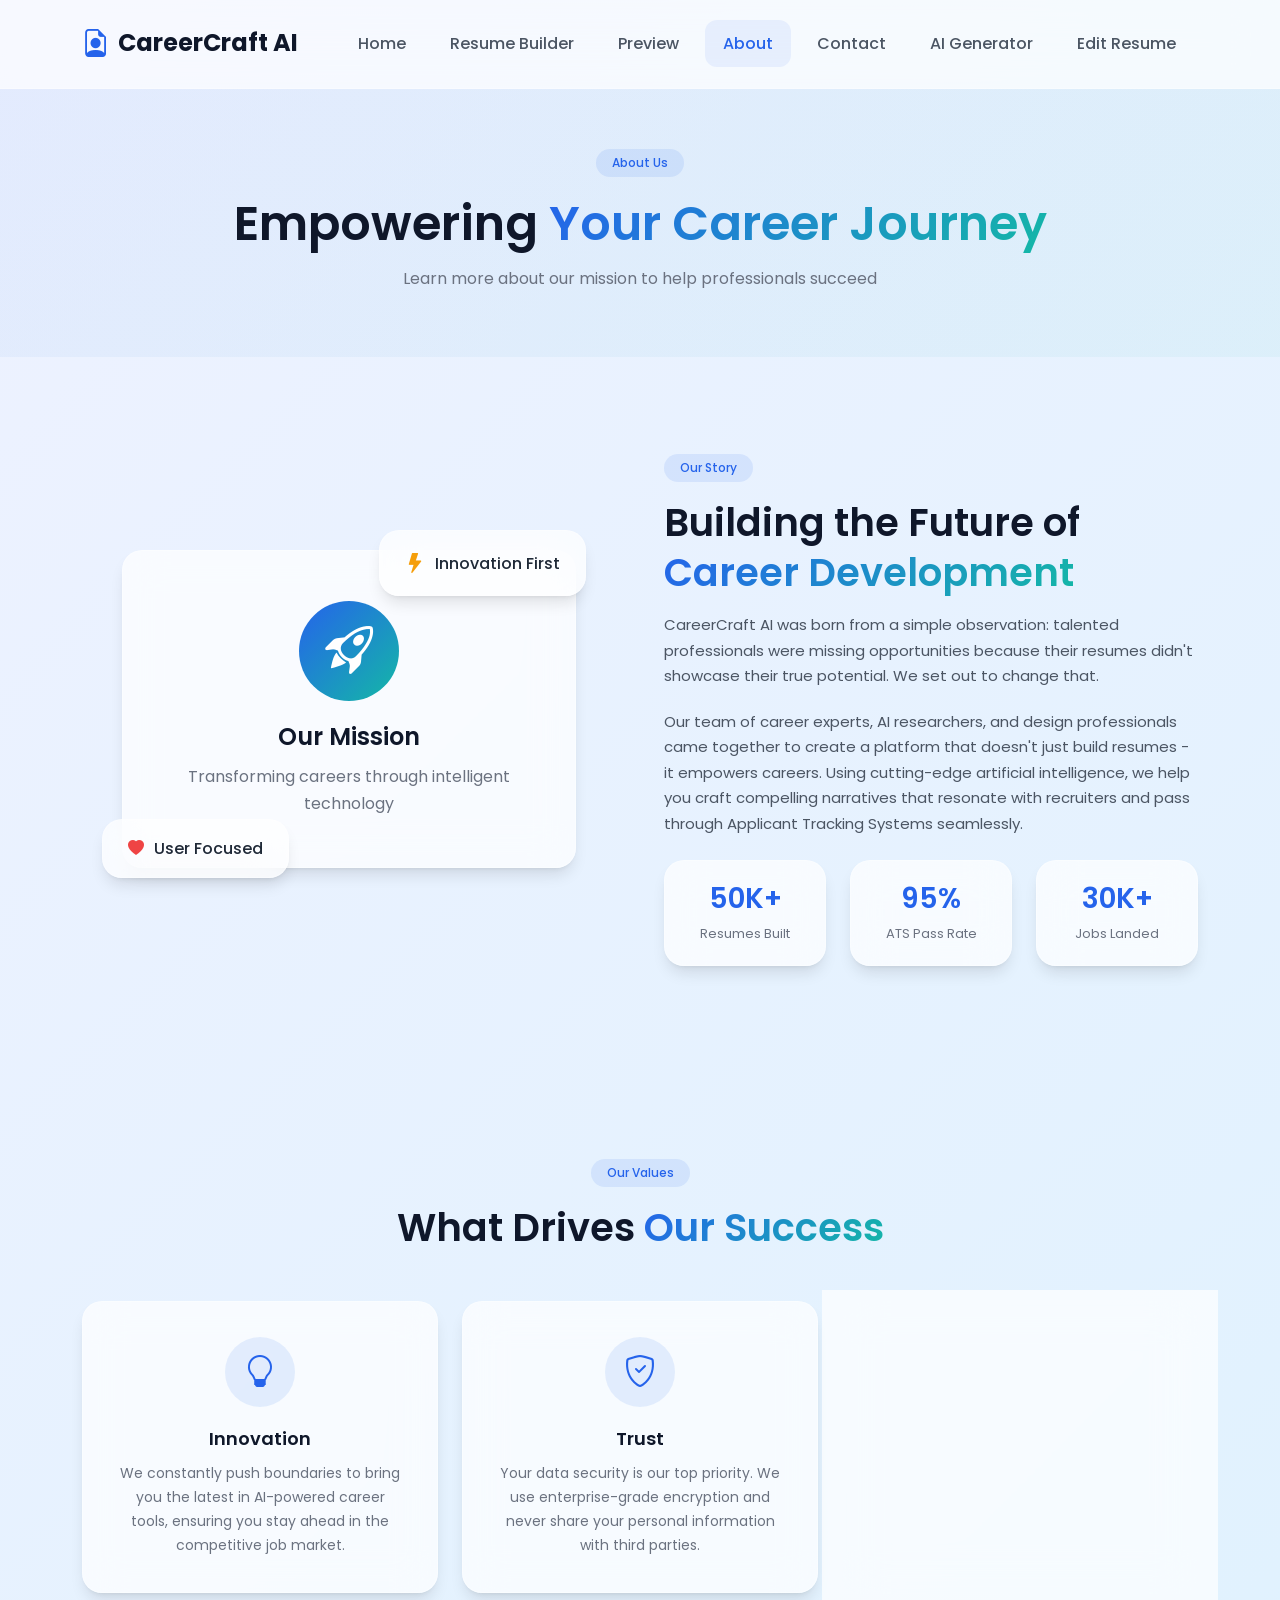
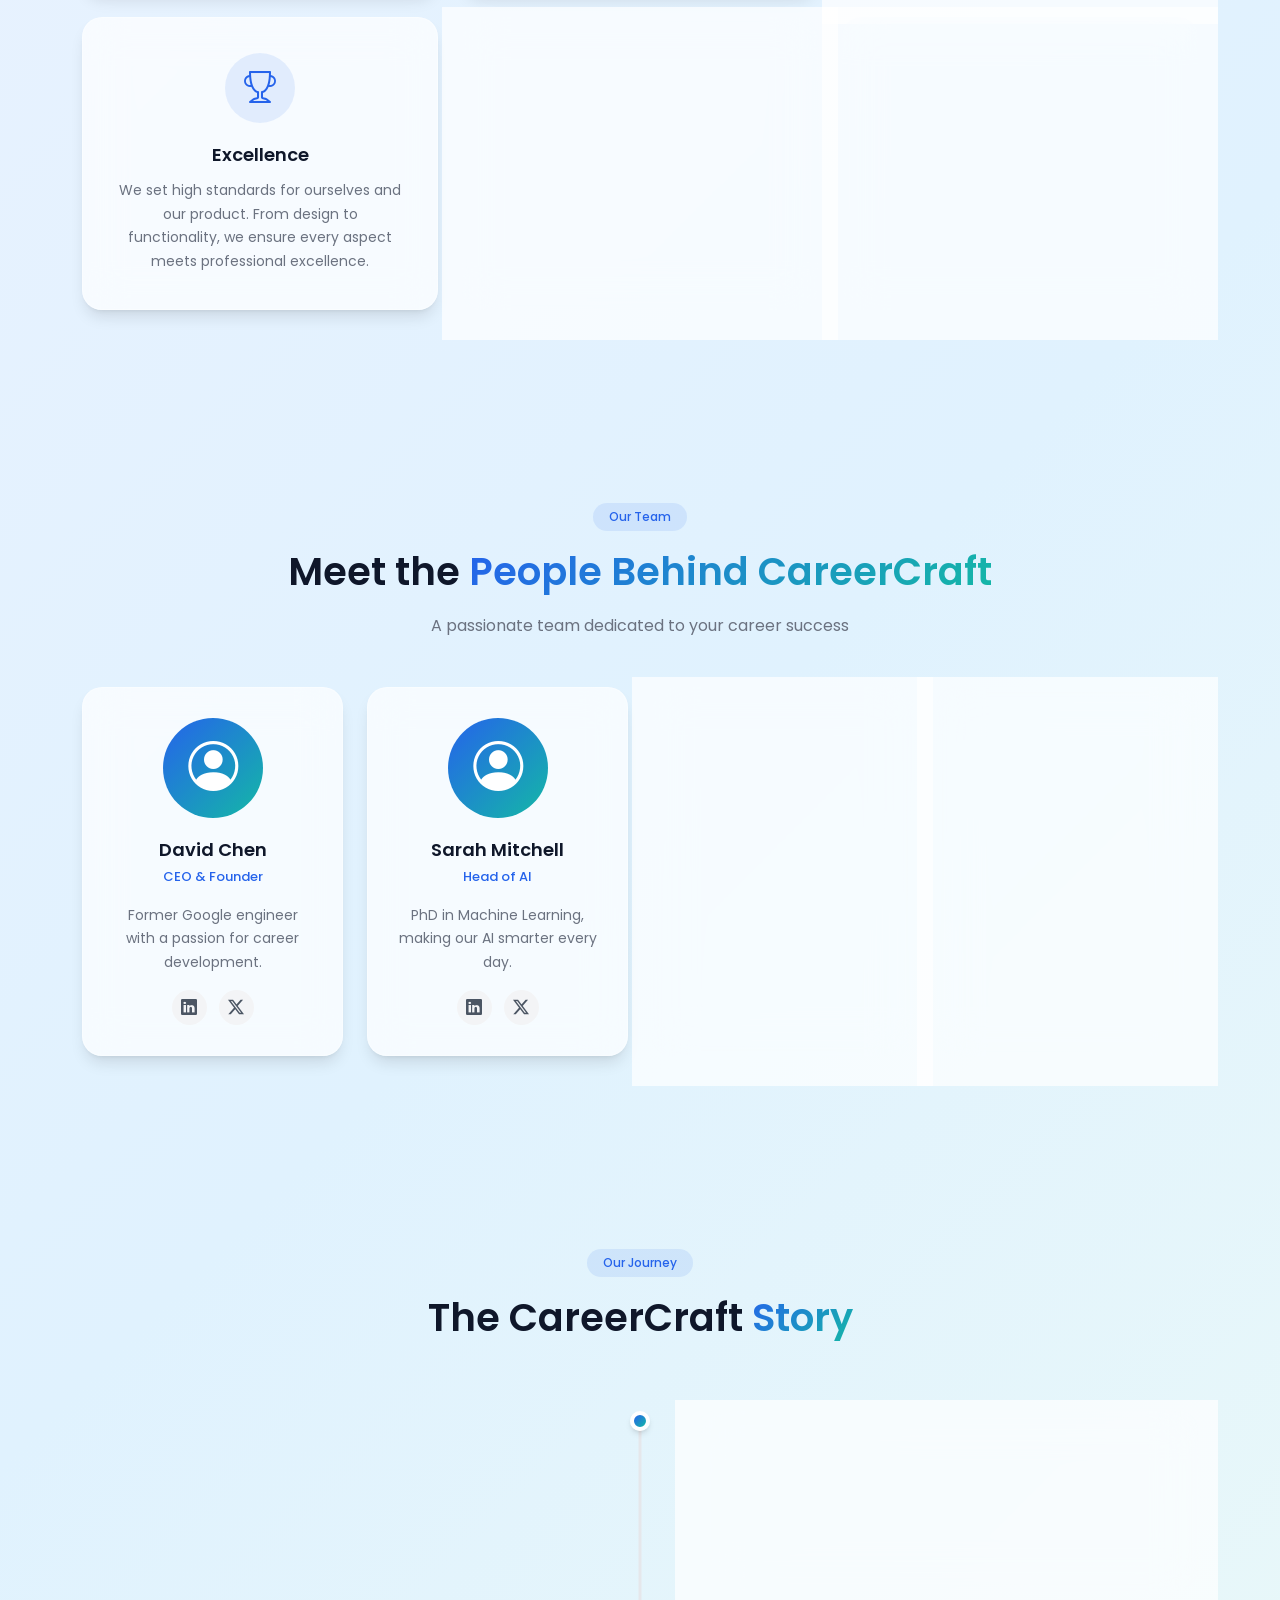
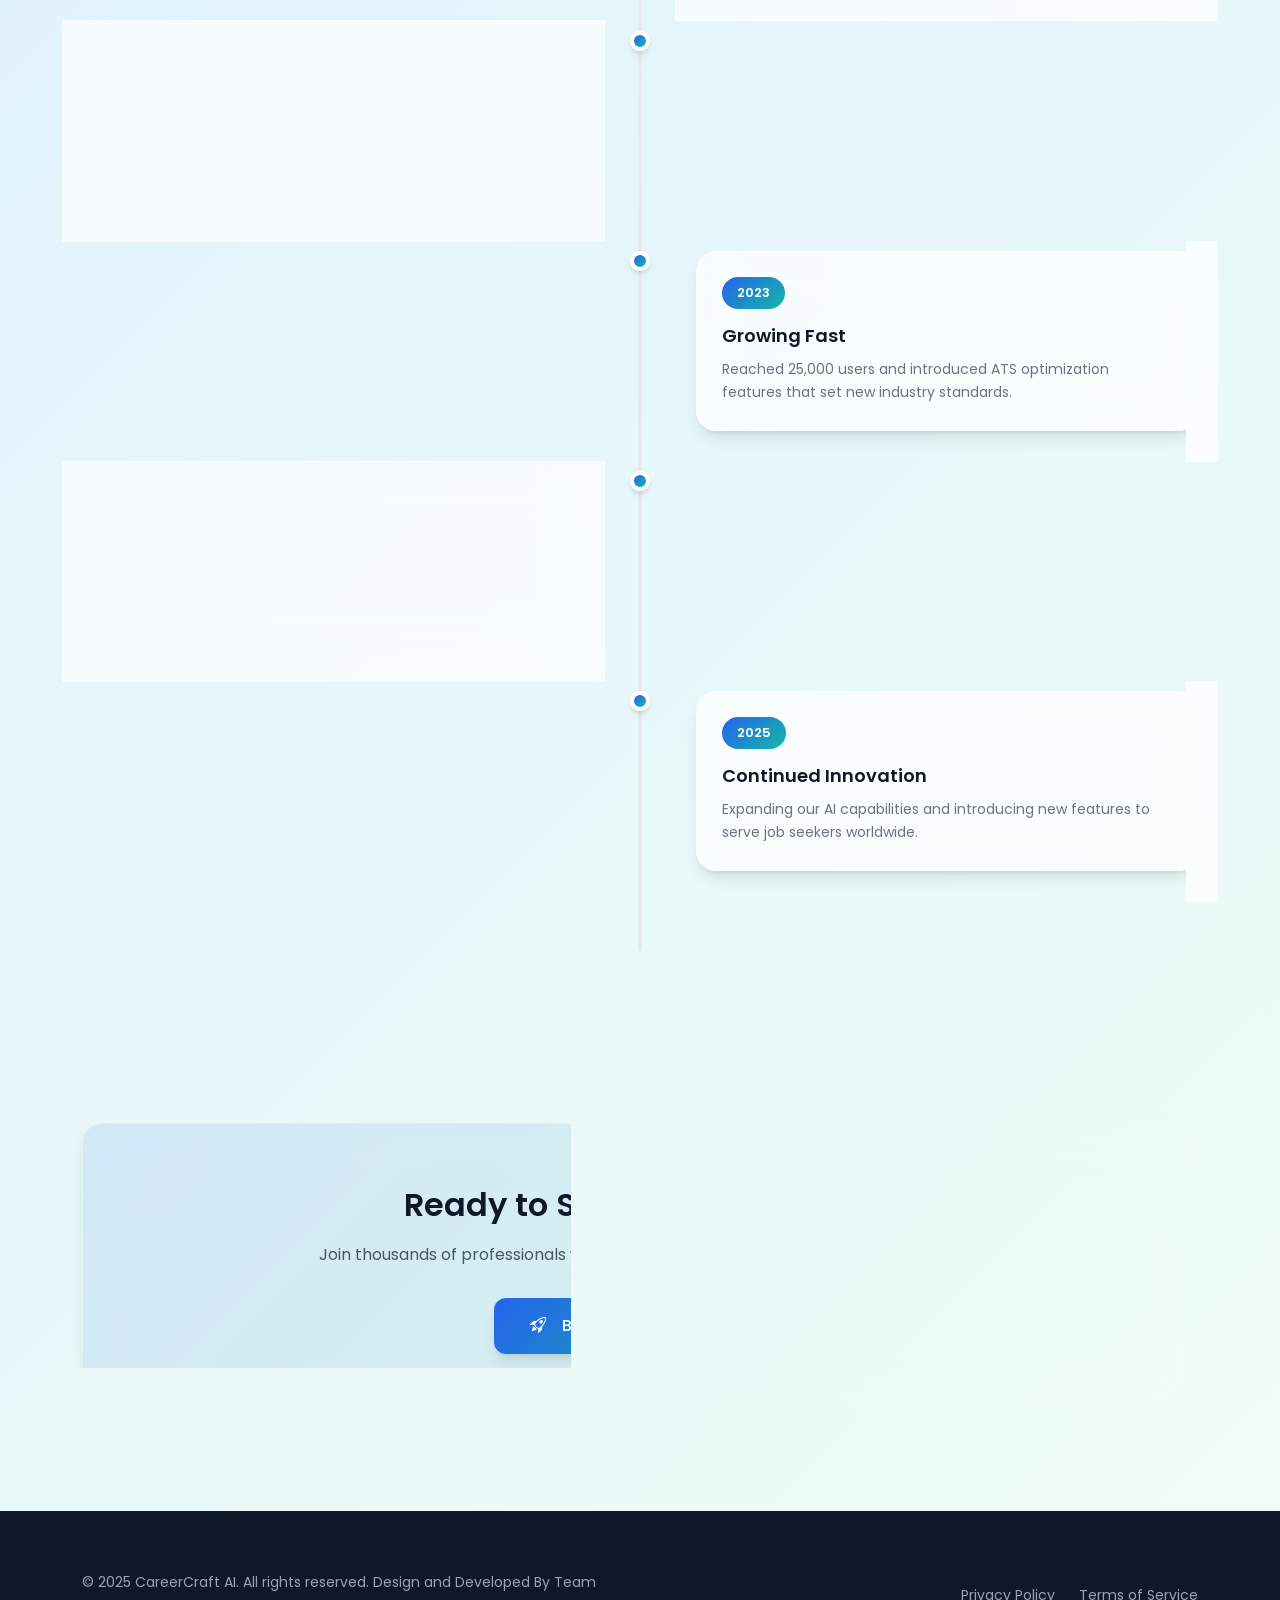
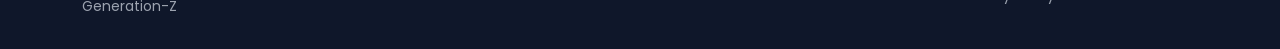
==== Frontend/about.html @ 410c8b63 "Initial commint - CareerCraft AI Resume Builder" ====
<!DOCTYPE html>
<html lang="en">
<head>
    <meta charset="UTF-8">
    <meta name="viewport" content="width=device-width, initial-scale=1.0">
    <title>About Us - CareerCraft AI</title>
    <link href="https://cdn.jsdelivr.net/npm/bootstrap@5.3.2/dist/css/bootstrap.min.css" rel="stylesheet">
    <link href="https://cdn.jsdelivr.net/npm/bootstrap-icons@1.11.1/font/bootstrap-icons.css" rel="stylesheet">
    <link href="https://fonts.googleapis.com/css2?family=Poppins:wght@300;400;500;600;700&display=swap" rel="stylesheet">
    <link rel="stylesheet" href="../Frontend/css/styles.css">
</head>
<body>
    <!-- Navigation -->
    <nav class="navbar navbar-expand-lg fixed-top glass-nav">
        <div class="container">
            <a class="navbar-brand" href="index.html">
                <i class="bi bi-file-earmark-person me-2"></i>CareerCraft AI
            </a>
            <button class="navbar-toggler" type="button" data-bs-toggle="collapse" data-bs-target="#navbarNav">
                <span class="navbar-toggler-icon"></span>
            </button>
            <div class="collapse navbar-collapse" id="navbarNav">
                <ul class="navbar-nav ms-auto">
                    <li class="nav-item">
                        <a class="nav-link" href="index.html">Home</a>
                    </li>
                    <li class="nav-item">
                        <a class="nav-link" href="builder.html">Resume Builder</a>
                    </li>
                    <li class="nav-item">
                        <a class="nav-link" href="preview.html">Preview</a>
                    </li>
                    <li class="nav-item">
                        <a class="nav-link active" href="about.html">About</a>
                    </li>
                    <li class="nav-item">
                        <a class="nav-link" href="contact.html">Contact</a>
                    </li>
                    <li class="nav-item">
                    <a class="nav-link active" href="ai_resume.html">
                        AI Generator
                    </a>
                </li>
                     <li class="nav-item">
                    <a class="nav-link active" href="edit_ai_resume.html">
                        Edit Resume
                    </a>
                </li>   
                </ul>
            </div>
        </div>
    </nav>

    <!-- Page Header -->
    <section class="page-header">
        <div class="container">
            <div class="text-center py-5">
                <span class="badge badge-primary mb-3">About Us</span>
                <h1 class="page-title">Empowering <span class="gradient-text">Your Career Journey</span></h1>
                <p class="page-subtitle">Learn more about our mission to help professionals succeed</p>
            </div>
        </div>
    </section>

    <!-- About Section -->
    <section class="about-section py-5">
        <div class="container py-5">
            <div class="row align-items-center g-5">
                <div class="col-lg-6">
                    <div class="about-image-wrapper">
                        <div class="glass-card about-main-card">
                            <div class="about-icon-large">
                                <i class="bi bi-rocket-takeoff"></i>
                            </div>
                            <h3>Our Mission</h3>
                            <p>Transforming careers through intelligent technology</p>
                        </div>
                        <div class="about-floating glass-card">
                            <i class="bi bi-lightning-fill text-warning"></i>
                            <span>Innovation First</span>
                        </div>
                        <div class="about-floating-2 glass-card">
                            <i class="bi bi-heart-fill text-danger"></i>
                            <span>User Focused</span>
                        </div>
                    </div>
                </div>
                <div class="col-lg-6">
                    <span class="badge badge-primary mb-3">Our Story</span>
                    <h2 class="section-title">Building the Future of <span class="gradient-text">Career Development</span></h2>
                    <p class="about-text">CareerCraft AI was born from a simple observation: talented professionals were missing opportunities because their resumes didn't showcase their true potential. We set out to change that.</p>
                    <p class="about-text">Our team of career experts, AI researchers, and design professionals came together to create a platform that doesn't just build resumes - it empowers careers. Using cutting-edge artificial intelligence, we help you craft compelling narratives that resonate with recruiters and pass through Applicant Tracking Systems seamlessly.</p>
                    <div class="about-stats mt-4">
                        <div class="row g-4">
                            <div class="col-4">
                                <div class="stat-box glass-card">
                                    <h3>50K+</h3>
                                    <p>Resumes Built</p>
                                </div>
                            </div>
                            <div class="col-4">
                                <div class="stat-box glass-card">
                                    <h3>95%</h3>
                                    <p>ATS Pass Rate</p>
                                </div>
                            </div>
                            <div class="col-4">
                                <div class="stat-box glass-card">
                                    <h3>30K+</h3>
                                    <p>Jobs Landed</p>
                                </div>
                            </div>
                        </div>
                    </div>
                </div>
            </div>
        </div>
    </section>

    <!-- Values Section -->
    <section class="values-section py-5">
        <div class="container py-5">
            <div class="text-center mb-5">
                <span class="badge badge-primary mb-3">Our Values</span>
                <h2 class="section-title">What Drives <span class="gradient-text">Our Success</span></h2>
            </div>
            <div class="row g-4">
                <div class="col-lg-4 col-md-6">
                    <div class="value-card glass-card">
                        <div class="value-icon">
                            <i class="bi bi-lightbulb"></i>
                        </div>
                        <h4>Innovation</h4>
                        <p>We constantly push boundaries to bring you the latest in AI-powered career tools, ensuring you stay ahead in the competitive job market.</p>
                    </div>
                </div>
                <div class="col-lg-4 col-md-6">
                    <div class="value-card glass-card">
                        <div class="value-icon">
                            <i class="bi bi-shield-check"></i>
                        </div>
                        <h4>Trust</h4>
                        <p>Your data security is our top priority. We use enterprise-grade encryption and never share your personal information with third parties.</p>
                    </div>
                </div>
                <div class="col-lg-4 col-md-6">
                    <div class="value-card glass-card">
                        <div class="value-icon">
                            <i class="bi bi-heart"></i>
                        </div>
                        <h4>User Focus</h4>
                        <p>Every feature we build starts with understanding your needs. Your success is our success, and we're committed to helping you achieve your career goals.</p>
                    </div>
                </div>
                <div class="col-lg-4 col-md-6">
                    <div class="value-card glass-card">
                        <div class="value-icon">
                            <i class="bi bi-trophy"></i>
                        </div>
                        <h4>Excellence</h4>
                        <p>We set high standards for ourselves and our product. From design to functionality, we ensure every aspect meets professional excellence.</p>
                    </div>
                </div>
                <div class="col-lg-4 col-md-6">
                    <div class="value-card glass-card">
                        <div class="value-icon">
                            <i class="bi bi-people"></i>
                        </div>
                        <h4>Accessibility</h4>
                        <p>We believe everyone deserves access to professional career tools. Our free tier ensures that cost is never a barrier to your success.</p>
                    </div>
                </div>
                <div class="col-lg-4 col-md-6">
                    <div class="value-card glass-card">
                        <div class="value-icon">
                            <i class="bi bi-graph-up-arrow"></i>
                        </div>
                        <h4>Impact</h4>
                        <p>We measure our success by the careers we help build. Every job offer our users receive is a milestone in our journey.</p>
                    </div>
                </div>
            </div>
        </div>
    </section>

    <!-- Team Section -->
    <section class="team-section py-5">
        <div class="container py-5">
            <div class="text-center mb-5">
                <span class="badge badge-primary mb-3">Our Team</span>
                <h2 class="section-title">Meet the <span class="gradient-text">People Behind CareerCraft</span></h2>
                <p class="section-subtitle">A passionate team dedicated to your career success</p>
            </div>
            <div class="row g-4 justify-content-center">
                <div class="col-lg-3 col-md-6">
                    <div class="team-card glass-card">
                        <div class="team-avatar">
                            <i class="bi bi-person-circle"></i>
                        </div>
                        <h4>David Chen</h4>
                        <span class="team-role">CEO & Founder</span>
                        <p>Former Google engineer with a passion for career development.</p>
                        <div class="team-social">
                            <a href="#"><i class="bi bi-linkedin"></i></a>
                            <a href="#"><i class="bi bi-twitter-x"></i></a>
                        </div>
                    </div>
                </div>
                <div class="col-lg-3 col-md-6">
                    <div class="team-card glass-card">
                        <div class="team-avatar">
                            <i class="bi bi-person-circle"></i>
                        </div>
                        <h4>Sarah Mitchell</h4>
                        <span class="team-role">Head of AI</span>
                        <p>PhD in Machine Learning, making our AI smarter every day.</p>
                        <div class="team-social">
                            <a href="#"><i class="bi bi-linkedin"></i></a>
                            <a href="#"><i class="bi bi-twitter-x"></i></a>
                        </div>
                    </div>
                </div>
                <div class="col-lg-3 col-md-6">
                    <div class="team-card glass-card">
                        <div class="team-avatar">
                            <i class="bi bi-person-circle"></i>
                        </div>
                        <h4>James Rodriguez</h4>
                        <span class="team-role">Lead Designer</span>
                        <p>Award-winning designer focused on beautiful user experiences.</p>
                        <div class="team-social">
                            <a href="#"><i class="bi bi-linkedin"></i></a>
                            <a href="#"><i class="bi bi-twitter-x"></i></a>
                        </div>
                    </div>
                </div>
                <div class="col-lg-3 col-md-6">
                    <div class="team-card glass-card">
                        <div class="team-avatar">
                            <i class="bi bi-person-circle"></i>
                        </div>
                        <h4>Emily Watson</h4>
                        <span class="team-role">Career Expert</span>
                        <p>15+ years in HR and recruitment, guiding our career strategies.</p>
                        <div class="team-social">
                            <a href="#"><i class="bi bi-linkedin"></i></a>
                            <a href="#"><i class="bi bi-twitter-x"></i></a>
                        </div>
                    </div>
                </div>
            </div>
        </div>
    </section>

    <!-- Timeline Section -->
    <section class="timeline-section py-5">
        <div class="container py-5">
            <div class="text-center mb-5">
                <span class="badge badge-primary mb-3">Our Journey</span>
                <h2 class="section-title">The CareerCraft <span class="gradient-text">Story</span></h2>
            </div>
            <div class="timeline">
                <div class="timeline-item">
                    <div class="timeline-marker"></div>
                    <div class="timeline-content glass-card">
                        <div class="timeline-year">2021</div>
                        <h4>The Beginning</h4>
                        <p>CareerCraft AI was founded with a mission to revolutionize resume creation using AI technology.</p>
                    </div>
                </div>
                <div class="timeline-item">
                    <div class="timeline-marker"></div>
                    <div class="timeline-content glass-card">
                        <div class="timeline-year">2022</div>
                        <h4>Product Launch</h4>
                        <p>Launched our first AI-powered resume builder to the public with overwhelming positive response.</p>
                    </div>
                </div>
                <div class="timeline-item">
                    <div class="timeline-marker"></div>
                    <div class="timeline-content glass-card">
                        <div class="timeline-year">2023</div>
                        <h4>Growing Fast</h4>
                        <p>Reached 25,000 users and introduced ATS optimization features that set new industry standards.</p>
                    </div>
                </div>
                <div class="timeline-item">
                    <div class="timeline-marker"></div>
                    <div class="timeline-content glass-card">
                        <div class="timeline-year">2024</div>
                        <h4>Industry Leader</h4>
                        <p>Became the leading AI resume platform with 50,000+ resumes created and 30,000+ jobs landed.</p>
                    </div>
                </div>
                <div class="timeline-item">
                    <div class="timeline-marker"></div>
                    <div class="timeline-content glass-card">
                        <div class="timeline-year">2025</div>
                        <h4>Continued Innovation</h4>
                        <p>Expanding our AI capabilities and introducing new features to serve job seekers worldwide.</p>
                    </div>
                </div>
            </div>
        </div>
    </section>

    <!-- CTA Section -->
    <section class="cta-section py-5">
        <div class="container py-5">
            <div class="cta-card glass-card text-center">
                <div class="cta-content">
                    <h2>Ready to Start Your Journey?</h2>
                    <p>Join thousands of professionals who trust CareerCraft AI for their career success.</p>
                    <a href="builder.html" class="btn btn-primary btn-lg">
                        <i class="bi bi-rocket-takeoff me-2"></i>Build Your Resume Now
                    </a>
                </div>
            </div>
        </div>
    </section>

    <!-- Footer -->
    <footer class="footer">
        <div class="container">
            <div class="row align-items-center">
                <div class="col-md-6">
                    <p class="copyright">&copy; 2025 CareerCraft AI. All rights reserved. Design and Developed By Team Generation-Z</p>
                </div>
                <div class="col-md-6 text-md-end">
                    <div class="footer-legal">
                        <a href="#">Privacy Policy</a>
                        <a href="#">Terms of Service</a>
                    </div>
                </div>
            </div>
        </div>
    </footer>

    <script src="https://cdn.jsdelivr.net/npm/bootstrap@5.3.2/dist/js/bootstrap.bundle.min.js"></script>
    <script type="module" src="../Frontend/js/main.js"></script>
</body>
</html>
---- Frontend/css/styles.css ----
/* ============================================
   CareerCraft AI - Main Stylesheet
   Premium SaaS Design with Glassmorphism
   ============================================ */

/* CSS Variables */
:root {
    --primary: #2563EB;
    --primary-dark: #1D4ED8;
    --primary-light: #3B82F6;
    --secondary: #0F172A;
    --background: #F8FAFC;
    --accent: #14B8A6;
    --accent-light: #2DD4BF;
    --white: #FFFFFF;
    --gray-50: #F9FAFB;
    --gray-100: #F3F4F6;
    --gray-200: #E5E7EB;
    --gray-300: #D1D5DB;
    --gray-400: #9CA3AF;
    --gray-500: #6B7280;
    --gray-600: #4B5563;
    --gray-700: #374151;
    --gray-800: #1F2937;
    --gray-900: #111827;
    --success: #10B981;
    --warning: #F59E0B;
    --error: #EF4444;
    --shadow-sm: 0 1px 2px 0 rgba(0, 0, 0, 0.05);
    --shadow: 0 4px 6px -1px rgba(0, 0, 0, 0.1), 0 2px 4px -2px rgba(0, 0, 0, 0.1);
    --shadow-md: 0 10px 15px -3px rgba(0, 0, 0, 0.1), 0 4px 6px -4px rgba(0, 0, 0, 0.1);
    --shadow-lg: 0 20px 25px -5px rgba(0, 0, 0, 0.1), 0 8px 10px -6px rgba(0, 0, 0, 0.1);
    --shadow-xl: 0 25px 50px -12px rgba(0, 0, 0, 0.25);
    --glass-bg: rgba(255, 255, 255, 0.7);
    --glass-border: rgba(255, 255, 255, 0.3);
    --gradient-primary: linear-gradient(135deg, var(--primary) 0%, var(--accent) 100%);
    --gradient-bg: linear-gradient(135deg, #EEF2FF 0%, #E0F2FE 50%, #F0FDF4 100%);
    --border-radius: 12px;
    --border-radius-lg: 20px;
    --border-radius-xl: 30px;
    --transition: all 0.3s ease;
    --font-family: 'Poppins', sans-serif;
}

/* Base Styles */
* {
    margin: 0;
    padding: 0;
    box-sizing: border-box;
}

html {
    scroll-behavior: smooth;
}

body {
    font-family: var(--font-family);
    background: var(--gradient-bg);
    color: var(--gray-800);
    line-height: 1.7;
    font-weight: 400;
    overflow-x: hidden;
}

/* Typography */
h1, h2, h3, h4, h5, h6 {
    color: var(--secondary);
    font-weight: 600;
    line-height: 1.3;
}

.gradient-text {
    background: var(--gradient-primary);
    -webkit-background-clip: text;
    -webkit-text-fill-color: transparent;
    background-clip: text;
}

/* Buttons */
.btn {
    font-family: var(--font-family);
    font-weight: 500;
    padding: 12px 28px;
    border-radius: var(--border-radius);
    transition: var(--transition);
    font-size: 15px;
    display: inline-flex;
    align-items: center;
    justify-content: center;
    gap: 8px;
}

.btn-primary {
    background: var(--gradient-primary);
    border: none;
    color: var(--white);
    box-shadow: var(--shadow-md);
}

.btn-primary:hover {
    transform: translateY(-2px);
    box-shadow: var(--shadow-lg);
    background: var(--gradient-primary);
}

.btn-outline-glass {
    background: var(--glass-bg);
    backdrop-filter: blur(10px);
    border: 1px solid var(--glass-border);
    color: var(--secondary);
}

.btn-outline-glass:hover {
    background: var(--white);
    transform: translateY(-2px);
}

.btn-outline-danger {
    background: transparent;
    border: 1px solid var(--error);
    color: var(--error);
}

.btn-outline-danger:hover {
    background: var(--error);
    color: var(--white);
}

.btn-lg {
    padding: 16px 36px;
    font-size: 16px;
}

.btn-sm {
    padding: 8px 20px;
    font-size: 13px;
}

.btn-add {
    background: var(--accent);
    color: var(--white);
    border: none;
}

.btn-add:hover {
    background: var(--accent-light);
    color: var(--white);
}

.btn-remove {
    background: transparent;
    border: none;
    color: var(--gray-400);
    font-size: 18px;
    padding: 4px 8px;
    transition: var(--transition);
}

.btn-remove:hover {
    color: var(--error);
}

/* Badge */
.badge {
    font-family: var(--font-family);
    font-weight: 500;
    padding: 8px 16px;
    border-radius: 50px;
}

.badge-primary {
    background: rgba(37, 99, 235, 0.1);
    color: var(--primary);
}

/* Glass Card */
.glass-card {
    background: var(--glass-bg);
    backdrop-filter: blur(20px);
    -webkit-backdrop-filter: blur(20px);
    border: 1px solid var(--glass-border);
    border-radius: var(--border-radius-lg);
    box-shadow: var(--shadow-md);
    transition: var(--transition);
}

.glass-card:hover {
    transform: translateY(-4px);
    box-shadow: var(--shadow-lg);
}

.glass-card-inner {
    background: rgba(255, 255, 255, 0.5);
    border-radius: var(--border-radius);
    padding: 20px;
    margin-bottom: 16px;
}

/* Navigation */
.glass-nav {
    background: var(--glass-bg);
    backdrop-filter: blur(20px);
    -webkit-backdrop-filter: blur(20px);
    border-bottom: 1px solid var(--glass-border);
    padding: 15px 0;
    transition: var(--transition);
}

.glass-nav.scrolled {
    background: rgba(255, 255, 255, 0.95);
    box-shadow: var(--shadow);
}

.navbar-brand {
    font-size: 24px;
    font-weight: 700;
    color: var(--secondary) !important;
    display: flex;
    align-items: center;
}

.navbar-brand i {
    color: var(--primary);
    font-size: 28px;
}

.nav-link {
    font-weight: 500;
    color: var(--gray-600) !important;
    padding: 10px 18px !important;
    margin: 0 4px;
    border-radius: var(--border-radius);
    transition: var(--transition);
}

.nav-link:hover,
.nav-link.active {
    color: var(--primary) !important;
    background: rgba(37, 99, 235, 0.08);
}

.navbar-toggler {
    border: none;
    padding: 8px;
}

.navbar-toggler:focus {
    box-shadow: none;
}

/* Hero Section */
.hero-section {
    position: relative;
    padding-top: 80px;
    min-height: 100vh;
    overflow: hidden;
}

.hero-bg-shapes {
    position: absolute;
    width: 100%;
    height: 100%;
    top: 0;
    left: 0;
    z-index: -1;
    overflow: hidden;
}

.shape {
    position: absolute;
    border-radius: 50%;
    filter: blur(80px);
    opacity: 0.4;
}

.shape-1 {
    width: 500px;
    height: 500px;
    background: var(--primary);
    top: -100px;
    right: -100px;
    animation: float 8s ease-in-out infinite;
}

.shape-2 {
    width: 400px;
    height: 400px;
    background: var(--accent);
    bottom: 0;
    left: -100px;
    animation: float 10s ease-in-out infinite reverse;
}

.shape-3 {
    width: 300px;
    height: 300px;
    background: rgba(37, 99, 235, 0.5);
    top: 50%;
    left: 40%;
    animation: float 12s ease-in-out infinite;
}

@keyframes float {
    0%, 100% {
        transform: translateY(0) rotate(0deg);
    }
    50% {
        transform: translateY(-30px) rotate(5deg);
    }
}

.hero-title {
    font-size: clamp(2.5rem, 5vw, 4rem);
    font-weight: 700;
    margin-bottom: 20px;
    line-height: 1.2;
}

.hero-subtitle {
    font-size: 18px;
    color: var(--gray-600);
    margin-bottom: 30px;
    max-width: 500px;
}

.hero-buttons {
    display: flex;
    flex-wrap: wrap;
    gap: 15px;
}

.hero-stats {
    display: flex;
    gap: 40px;
    flex-wrap: wrap;
}

.stat-item h3 {
    font-size: 32px;
    font-weight: 700;
    color: var(--primary);
    margin-bottom: 4px;
}

.stat-item p {
    font-size: 14px;
    color: var(--gray-500);
    margin: 0;
}

/* Hero Illustration */
.hero-illustration {
    position: relative;
    padding: 40px;
}

.hero-card {
    text-align: center;
    padding: 40px;
    max-width: 400px;
    margin: 0 auto;
}

.ai-icon-wrapper {
    width: 100px;
    height: 100px;
    background: var(--gradient-primary);
    border-radius: 50%;
    display: flex;
    align-items: center;
    justify-content: center;
    margin: 0 auto 20px;
    animation: pulse 2s ease-in-out infinite;
}

.ai-icon-wrapper i {
    font-size: 48px;
    color: var(--white);
}

@keyframes pulse {
    0%, 100% {
        transform: scale(1);
        box-shadow: 0 0 0 0 rgba(37, 99, 235, 0.4);
    }
    50% {
        transform: scale(1.05);
        box-shadow: 0 0 30px 10px rgba(37, 99, 235, 0.2);
    }
}

.hero-card h4 {
    font-size: 24px;
    margin-bottom: 10px;
}

.hero-card p {
    color: var(--gray-500);
    margin-bottom: 20px;
}

.progress-bar-wrapper {
    text-align: left;
}

.progress {
    height: 10px;
    border-radius: 50px;
    background: var(--gray-200);
    overflow: hidden;
}

.progress-bar {
    background: var(--gradient-primary);
    border-radius: 50px;
    transition: width 1s ease;
}

.progress-bar-wrapper span {
    font-size: 14px;
    color: var(--gray-500);
    margin-top: 8px;
    display: block;
}

.floating-card {
    position: absolute;
    padding: 15px 20px;
    display: flex;
    align-items: center;
    gap: 10px;
    font-size: 14px;
    font-weight: 500;
    animation: floatCard 4s ease-in-out infinite;
}

.floating-card i {
    font-size: 18px;
}

.card-1 {
    top: 20px;
    right: 50px;
    animation-delay: 0s;
}

.card-2 {
    top: 50%;
    left: 0;
    animation-delay: 1s;
}

.card-3 {
    bottom: 50px;
    right: 30px;
    animation-delay: 2s;
}

@keyframes floatCard {
    0%, 100% {
        transform: translateY(0);
    }
    50% {
        transform: translateY(-15px);
    }
}

/* Section Styles */
.section-title {
    font-size: clamp(1.8rem, 3vw, 2.5rem);
    margin-bottom: 15px;
}

.section-subtitle {
    font-size: 16px;
    color: var(--gray-500);
    max-width: 600px;
    margin: 0 auto;
}

/* Features Section */
.features-section {
    background: rgba(255, 255, 255, 0.5);
}

.feature-card {
    padding: 40px 30px;
    text-align: center;
    height: 100%;
}

.feature-icon {
    width: 80px;
    height: 80px;
    background: var(--gradient-primary);
    border-radius: var(--border-radius-lg);
    display: flex;
    align-items: center;
    justify-content: center;
    margin: 0 auto 20px;
}

.feature-icon i {
    font-size: 36px;
    color: var(--white);
}

.feature-card h4 {
    font-size: 20px;
    margin-bottom: 12px;
}

.feature-card p {
    color: var(--gray-500);
    font-size: 15px;
    margin: 0;
}

/* How It Works Section */
.step-card {
    padding: 40px 30px;
    text-align: center;
    position: relative;
}

.step-number {
    position: absolute;
    top: -15px;
    left: 50%;
    transform: translateX(-50%);
    width: 40px;
    height: 40px;
    background: var(--gradient-primary);
    color: var(--white);
    border-radius: 50%;
    display: flex;
    align-items: center;
    justify-content: center;
    font-weight: 700;
    font-size: 18px;
    box-shadow: var(--shadow-md);
}

.step-icon {
    width: 70px;
    height: 70px;
    background: rgba(37, 99, 235, 0.1);
    border-radius: 50%;
    display: flex;
    align-items: center;
    justify-content: center;
    margin: 20px auto;
}

.step-icon i {
    font-size: 32px;
    color: var(--primary);
}

.step-card h4 {
    font-size: 18px;
    margin-bottom: 10px;
}

.step-card p {
    color: var(--gray-500);
    font-size: 14px;
    margin: 0;
}

/* Benefits Section */
.benefits-section {
    background: rgba(255, 255, 255, 0.5);
}

.benefits-illustration {
    position: relative;
    padding: 40px;
}

.benefit-main-card {
    text-align: center;
    padding: 50px 30px;
}

.benefit-icon-large {
    width: 120px;
    height: 120px;
    background: var(--gradient-primary);
    border-radius: 50%;
    display: flex;
    align-items: center;
    justify-content: center;
    margin: 0 auto 20px;
}

.benefit-icon-large i {
    font-size: 50px;
    color: var(--white);
}

.benefit-main-card h3 {
    font-size: 24px;
    margin-bottom: 10px;
}

.benefit-main-card p {
    color: var(--gray-500);
    margin: 0;
}

.benefit-floating {
    position: absolute;
    padding: 15px 25px;
    display: flex;
    align-items: center;
    gap: 10px;
    font-weight: 500;
    top: 20px;
    right: 0;
    animation: floatCard 4s ease-in-out infinite;
}

.benefits-list {
    margin-top: 30px;
}

.benefit-item {
    display: flex;
    gap: 15px;
    margin-bottom: 25px;
}

.benefit-icon {
    width: 30px;
    height: 30px;
    min-width: 30px;
    display: flex;
    align-items: center;
    justify-content: center;
}

.benefit-icon i {
    font-size: 24px;
    color: var(--success);
}

.benefit-content h5 {
    font-size: 17px;
    margin-bottom: 5px;
}

.benefit-content p {
    font-size: 14px;
    color: var(--gray-500);
    margin: 0;
}

/* Testimonials Section */
.testimonial-card {
    padding: 35px;
    height: 100%;
}

.stars i {
    color: #FBBF24;
    font-size: 18px;
    margin-right: 2px;
}

.testimonial-text {
    font-size: 15px;
    color: var(--gray-600);
    font-style: italic;
    margin-bottom: 20px;
    line-height: 1.8;
}

.testimonial-author {
    display: flex;
    align-items: center;
    gap: 15px;
}

.author-avatar {
    width: 50px;
    height: 50px;
    background: var(--gradient-primary);
    border-radius: 50%;
    display: flex;
    align-items: center;
    justify-content: center;
}

.author-avatar i {
    font-size: 28px;
    color: var(--white);
}

.author-info h6 {
    font-size: 15px;
    margin-bottom: 3px;
}

.author-info span {
    font-size: 13px;
    color: var(--gray-500);
}

/* FAQ Section */
.faq-section {
    background: rgba(255, 255, 255, 0.5);
}

.glass-accordion .accordion-item {
    margin-bottom: 15px;
    border: none;
    overflow: hidden;
}

.glass-accordion .accordion-button {
    background: transparent;
    font-weight: 600;
    color: var(--secondary);
    padding: 20px 25px;
    border: none;
    font-size: 16px;
}

.glass-accordion .accordion-button:not(.collapsed) {
    background: transparent;
    color: var(--primary);
    box-shadow: none;
}

.glass-accordion .accordion-button:focus {
    box-shadow: none;
}

.glass-accordion .accordion-button::after {
    background-size: 16px;
}

.glass-accordion .accordion-body {
    padding: 0 25px 20px;
    color: var(--gray-600);
    font-size: 15px;
}

/* CTA Section */
.cta-card {
    padding: 60px 40px;
    background: linear-gradient(135deg, rgba(37, 99, 235, 0.1) 0%, rgba(20, 184, 166, 0.1) 100%);
    text-align: center;
}

.cta-content h2 {
    font-size: 32px;
    margin-bottom: 15px;
}

.cta-content p {
    color: var(--gray-600);
    margin-bottom: 30px;
}

/* Footer */
.footer {
    background: var(--secondary);
    color: var(--gray-300);
    padding: 60px 0 30px;
}

.footer-brand .navbar-brand {
    color: var(--white) !important;
    margin-bottom: 20px;
    display: inline-block;
}

.footer-brand p {
    font-size: 14px;
    color: var(--gray-400);
    margin-bottom: 20px;
}

.social-links {
    display: flex;
    gap: 12px;
}

.social-links a {
    width: 40px;
    height: 40px;
    background: rgba(255, 255, 255, 0.1);
    border-radius: 50%;
    display: flex;
    align-items: center;
    justify-content: center;
    color: var(--gray-300);
    transition: var(--transition);
}

.social-links a:hover {
    background: var(--primary);
    color: var(--white);
}

.footer h5 {
    color: var(--white);
    font-size: 16px;
    margin-bottom: 20px;
}

.footer-links {
    list-style: none;
    padding: 0;
}

.footer-links li {
    margin-bottom: 12px;
}

.footer-links a {
    color: var(--gray-400);
    text-decoration: none;
    font-size: 14px;
    transition: var(--transition);
}

.footer-links a:hover {
    color: var(--white);
}

.newsletter-form .input-group {
    background: rgba(255, 255, 255, 0.1);
    border-radius: var(--border-radius);
    overflow: hidden;
}

.newsletter-form .form-control {
    background: transparent;
    border: none;
    color: var(--white);
    padding: 15px 20px;
}

.newsletter-form .form-control::placeholder {
    color: var(--gray-400);
}

.newsletter-form .btn {
    border-radius: 0 var(--border-radius) var(--border-radius) 0;
    padding: 15px 25px;
}

.footer-divider {
    border-color: rgba(255, 255, 255, 0.1);
    margin: 40px 0 20px;
}

.copyright {
    font-size: 14px;
    color: var(--gray-400);
    margin: 0;
}

.footer-legal a {
    color: var(--gray-400);
    text-decoration: none;
    font-size: 14px;
    margin-left: 20px;
    transition: var(--transition);
}

.footer-legal a:hover {
    color: var(--white);
}

/* Page Header */
.page-header {
    padding-top: 100px;
    background: linear-gradient(135deg, rgba(37, 99, 235, 0.05) 0%, rgba(20, 184, 166, 0.05) 100%);
}

.page-title {
    font-size: clamp(2rem, 4vw, 3rem);
    margin-bottom: 10px;
}

.page-subtitle {
    color: var(--gray-500);
    font-size: 16px;
}

/* ============================================
   Resume Builder Styles
   ============================================ */

.builder-section {
    padding-bottom: 80px;
}

/* Form Progress */
.form-progress {
    display: flex;
    align-items: center;
    justify-content: center;
    flex-wrap: wrap;
    gap: 10px;
}

.progress-step {
    display: flex;
    flex-direction: column;
    align-items: center;
    gap: 8px;
    opacity: 0.5;
    transition: var(--transition);
}

.progress-step.active {
    opacity: 1;
}

.progress-step.completed {
    opacity: 1;
}

.step-circle {
    width: 45px;
    height: 45px;
    border-radius: 50%;
    background: var(--white);
    border: 2px solid var(--gray-300);
    display: flex;
    align-items: center;
    justify-content: center;
    font-weight: 600;
    color: var(--gray-500);
    transition: var(--transition);
}

.progress-step.active .step-circle {
    background: var(--gradient-primary);
    border-color: var(--primary);
    color: var(--white);
}

.progress-step.completed .step-circle {
    background: var(--success);
    border-color: var(--success);
    color: var(--white);
}

.progress-step span {
    font-size: 13px;
    color: var(--gray-500);
    font-weight: 500;
}

.progress-line {
    width: 40px;
    height: 3px;
    background: var(--gray-200);
    border-radius: 2px;
}

/* Form Section */
.form-section {
    padding: 30px;
    margin-bottom: 30px;
}

.section-header {
    display: flex;
    align-items: center;
    gap: 15px;
    margin-bottom: 25px;
    padding-bottom: 20px;
    border-bottom: 1px solid var(--gray-200);
}

.section-icon {
    width: 50px;
    height: 50px;
    background: var(--gradient-primary);
    border-radius: var(--border-radius);
    display: flex;
    align-items: center;
    justify-content: center;
}

.section-icon i {
    font-size: 24px;
    color: var(--white);
}

.section-header h3 {
    font-size: 20px;
    margin-bottom: 4px;
}

.section-header p {
    font-size: 14px;
    color: var(--gray-500);
    margin: 0;
}

.section-body {
    padding-top: 10px;
}

/* Form Controls */
.form-control {
    border: 2px solid var(--gray-200);
    border-radius: var(--border-radius);
    padding: 15px 18px;
    font-family: var(--font-family);
    font-size: 15px;
    transition: var(--transition);
}

.form-control:focus {
    border-color: var(--primary);
    box-shadow: 0 0 0 4px rgba(37, 99, 235, 0.1);
}

.form-floating > label {
    padding: 15px 18px;
    font-size: 14px;
    color: var(--gray-500);
}

.form-hint {
    font-size: 13px;
    color: var(--gray-400);
    margin-top: 8px;
}

/* Entry Card */
.entry-card {
    border: 1px solid var(--gray-200);
}

.entry-header {
    display: flex;
    justify-content: space-between;
    align-items: center;
    margin-bottom: 15px;
}

.entry-number {
    font-weight: 600;
    color: var(--primary);
    font-size: 14px;
}

/* AI Suggestion Box */
.ai-suggestion-box {
    background: linear-gradient(135deg, rgba(37, 99, 235, 0.05) 0%, rgba(20, 184, 166, 0.05) 100%);
    border: 1px solid rgba(37, 99, 235, 0.2);
    border-radius: var(--border-radius);
    padding: 20px;
}

.ai-suggestion-header {
    display: flex;
    align-items: center;
    font-weight: 600;
    color: var(--primary);
    margin-bottom: 10px;
}

.ai-suggestion-box p {
    color: var(--gray-600);
    font-size: 14px;
    margin-bottom: 0;
}

/* Form Actions */
.form-actions {
    padding: 30px;
    position: sticky;
    bottom: 20px;
    z-index: 100;
}

/* ============================================
   About & Contact Page Styles
   ============================================ */

.about-image-wrapper {
    position: relative;
    padding: 40px;
}

.about-main-card {
    text-align: center;
    padding: 50px 40px;
}

.about-icon-large {
    width: 100px;
    height: 100px;
    background: var(--gradient-primary);
    border-radius: 50%;
    display: flex;
    align-items: center;
    justify-content: center;
    margin: 0 auto 20px;
}

.about-icon-large i {
    font-size: 48px;
    color: var(--white);
}

.about-main-card h3 {
    font-size: 24px;
    margin-bottom: 10px;
}

.about-main-card p {
    color: var(--gray-500);
    margin: 0;
}

.about-floating {
    position: absolute;
    top: 20px;
    right: 30px;
    padding: 15px 25px;
    display: flex;
    align-items: center;
    gap: 10px;
    font-weight: 500;
    animation: floatCard 4s ease-in-out infinite;
}

.about-floating i {
    font-size: 20px;
}

.about-floating-2 {
    position: absolute;
    bottom: 30px;
    left: 20px;
    padding: 15px 25px;
    display: flex;
    align-items: center;
    gap: 10px;
    font-weight: 500;
    animation: floatCard 4s ease-in-out infinite 1s;
}

.about-text {
    font-size: 15px;
    color: var(--gray-600);
    margin-bottom: 20px;
}

.stat-box {
    text-align: center;
    padding: 20px;
}

.stat-box h3 {
    font-size: 28px;
    color: var(--primary);
    margin-bottom: 5px;
}

.stat-box p {
    font-size: 13px;
    color: var(--gray-500);
    margin: 0;
}

/* Value Card */
.value-card {
    padding: 35px;
    text-align: center;
    height: 100%;
}

.value-icon {
    width: 70px;
    height: 70px;
    background: rgba(37, 99, 235, 0.1);
    border-radius: 50%;
    display: flex;
    align-items: center;
    justify-content: center;
    margin: 0 auto 20px;
}

.value-icon i {
    font-size: 32px;
    color: var(--primary);
}

.value-card h4 {
    font-size: 18px;
    margin-bottom: 12px;
}

.value-card p {
    font-size: 14px;
    color: var(--gray-500);
    margin: 0;
}

/* Team Card */
.team-card {
    padding: 30px;
    text-align: center;
}

.team-avatar {
    width: 100px;
    height: 100px;
    background: var(--gradient-primary);
    border-radius: 50%;
    display: flex;
    align-items: center;
    justify-content: center;
    margin: 0 auto 20px;
}

.team-avatar i {
    font-size: 50px;
    color: var(--white);
}

.team-card h4 {
    font-size: 18px;
    margin-bottom: 5px;
}

.team-role {
    color: var(--primary);
    font-size: 13px;
    font-weight: 500;
    display: block;
    margin-bottom: 15px;
}

.team-card p {
    color: var(--gray-500);
    font-size: 14px;
    margin-bottom: 15px;
}

.team-social {
    display: flex;
    justify-content: center;
    gap: 12px;
}

.team-social a {
    width: 35px;
    height: 35px;
    background: var(--gray-100);
    border-radius: 50%;
    display: flex;
    align-items: center;
    justify-content: center;
    color: var(--gray-600);
    transition: var(--transition);
}

.team-social a:hover {
    background: var(--primary);
    color: var(--white);
}

/* Timeline */
.timeline {
    position: relative;
    padding: 20px 0;
}

.timeline::before {
    content: '';
    position: absolute;
    left: 50%;
    transform: translateX(-50%);
    width: 3px;
    height: 100%;
    background: var(--gray-200);
}

.timeline-item {
    position: relative;
    margin-bottom: 40px;
}

.timeline-marker {
    position: absolute;
    left: 50%;
    transform: translateX(-50%);
    width: 20px;
    height: 20px;
    background: var(--gradient-primary);
    border-radius: 50%;
    border: 4px solid var(--white);
    box-shadow: var(--shadow);
}

.timeline-content {
    width: 45%;
    padding: 25px;
    margin-left: auto;
}

.timeline-item:nth-child(even) .timeline-content {
    margin-left: 0;
    margin-right: auto;
}

.timeline-year {
    display: inline-block;
    background: var(--gradient-primary);
    color: var(--white);
    padding: 5px 15px;
    border-radius: 50px;
    font-size: 13px;
    font-weight: 600;
    margin-bottom: 15px;
}

.timeline-content h4 {
    font-size: 18px;
    margin-bottom: 10px;
}

.timeline-content p {
    font-size: 14px;
    color: var(--gray-500);
    margin: 0;
}

/* Contact Section */
.contact-info {
    padding-right: 30px;
}

.contact-info h2 {
    font-size: 28px;
    margin-bottom: 15px;
}

.contact-info > p {
    color: var(--gray-500);
    font-size: 15px;
    margin-bottom: 30px;
}

.contact-item {
    display: flex;
    align-items: center;
    gap: 15px;
    padding: 20px;
    margin-bottom: 15px;
}

.contact-icon {
    width: 50px;
    height: 50px;
    background: var(--gradient-primary);
    border-radius: 50%;
    display: flex;
    align-items: center;
    justify-content: center;
}

.contact-icon i {
    font-size: 22px;
    color: var(--white);
}

.contact-details h5 {
    font-size: 16px;
    margin-bottom: 5px;
}

.contact-details p {
    font-size: 14px;
    color: var(--gray-500);
    margin: 0;
}

.social-links-large h5 {
    font-size: 16px;
    margin-bottom: 15px;
}

.social-icons {
    display: flex;
    gap: 12px;
}

.social-icon {
    width: 45px;
    height: 45px;
    display: flex;
    align-items: center;
    justify-content: center;
    font-size: 20px;
    color: var(--gray-600);
    transition: var(--transition);
}

.social-icon:hover {
    color: var(--primary);
}

/* Contact Form */
.contact-form-wrapper {
    padding: 40px;
}

.contact-form-wrapper h3 {
    font-size: 24px;
    margin-bottom: 10px;
}

.contact-form-wrapper > p {
    color: var(--gray-500);
    font-size: 15px;
    margin-bottom: 30px;
}

.contact-success {
    text-align: center;
    padding: 40px;
}

.success-icon {
    width: 80px;
    height: 80px;
    background: rgba(16, 185, 129, 0.1);
    border-radius: 50%;
    display: flex;
    align-items: center;
    justify-content: center;
    margin: 0 auto 20px;
}

.success-icon i {
    font-size: 40px;
    color: var(--success);
}

.contact-success h4 {
    font-size: 22px;
    margin-bottom: 10px;
}

.contact-success p {
    color: var(--gray-500);
    font-size: 15px;
}

/* Map */
.map-wrapper {
    overflow: hidden;
}

.map-placeholder {
    height: 300px;
    background: linear-gradient(135deg, rgba(37, 99, 235, 0.05) 0%, rgba(20, 184, 166, 0.05) 100%);
    display: flex;
    align-items: center;
    justify-content: center;
}

.map-content {
    text-align: center;
}

.map-content i {
    font-size: 48px;
    color: var(--primary);
    margin-bottom: 15px;
}

.map-content h4 {
    font-size: 20px;
    margin-bottom: 10px;
}

.map-content p {
    color: var(--gray-500);
    margin-bottom: 20px;
}

/* Responsive */
@media (max-width: 991px) {
    .hero-section {
        text-align: center;
    }

    .hero-subtitle {
        max-width: 100%;
    }

    .hero-buttons {
        justify-content: center;
    }

    .hero-stats {
        justify-content: center;
    }

    .hero-illustration {
        padding: 40px 20px;
    }

    .floating-card {
        display: none;
    }

    .timeline::before {
        left: 20px;
    }

    .timeline-marker {
        left: 20px;
    }

    .timeline-content {
        width: calc(100% - 60px);
        margin-left: 60px !important;
    }

    .contact-info {
        padding-right: 0;
    }
}

@media (max-width: 767px) {
    .form-progress {
        display: none;
    }

    .form-section {
        padding: 20px;
    }

    .glass-card {
        padding: 20px;
    }

    .page-header {
        padding-top: 80px;
    }

    .navbar-brand {
        font-size: 20px;
    }

    .form-actions {
        padding: 20px;
    }
}

/* Animation Classes */
.fade-in {
    opacity: 0;
    transform: translateY(20px);
    transition: opacity 0.6s ease, transform 0.6s ease;
}

.fade-in.visible {
    opacity: 1;
    transform: translateY(0);
}

/* Utility Classes */
.text-primary {
    color: var(--primary) !important;
}

.text-success {
    color: var(--success) !important;
}

.text-warning {
    color: var(--warning) !important;
}

.text-danger {
    color: var(--error) !important;
}
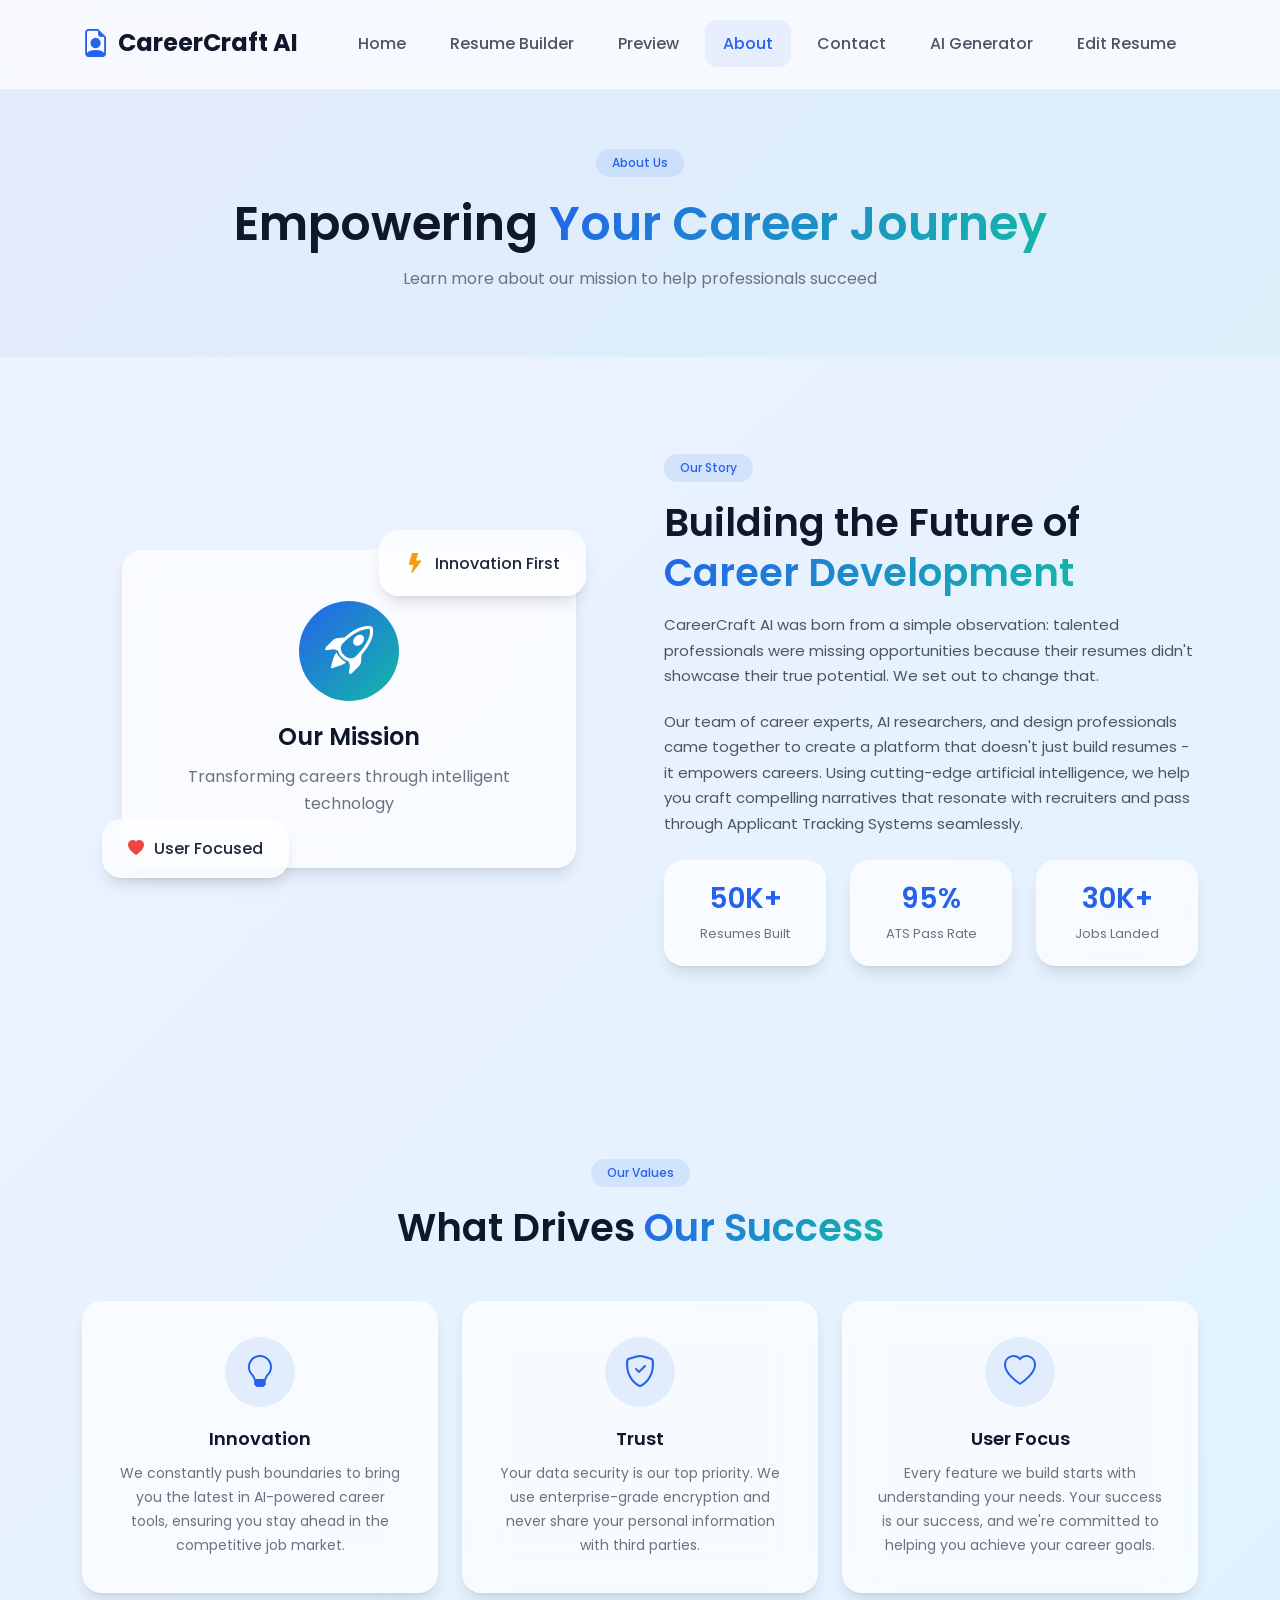
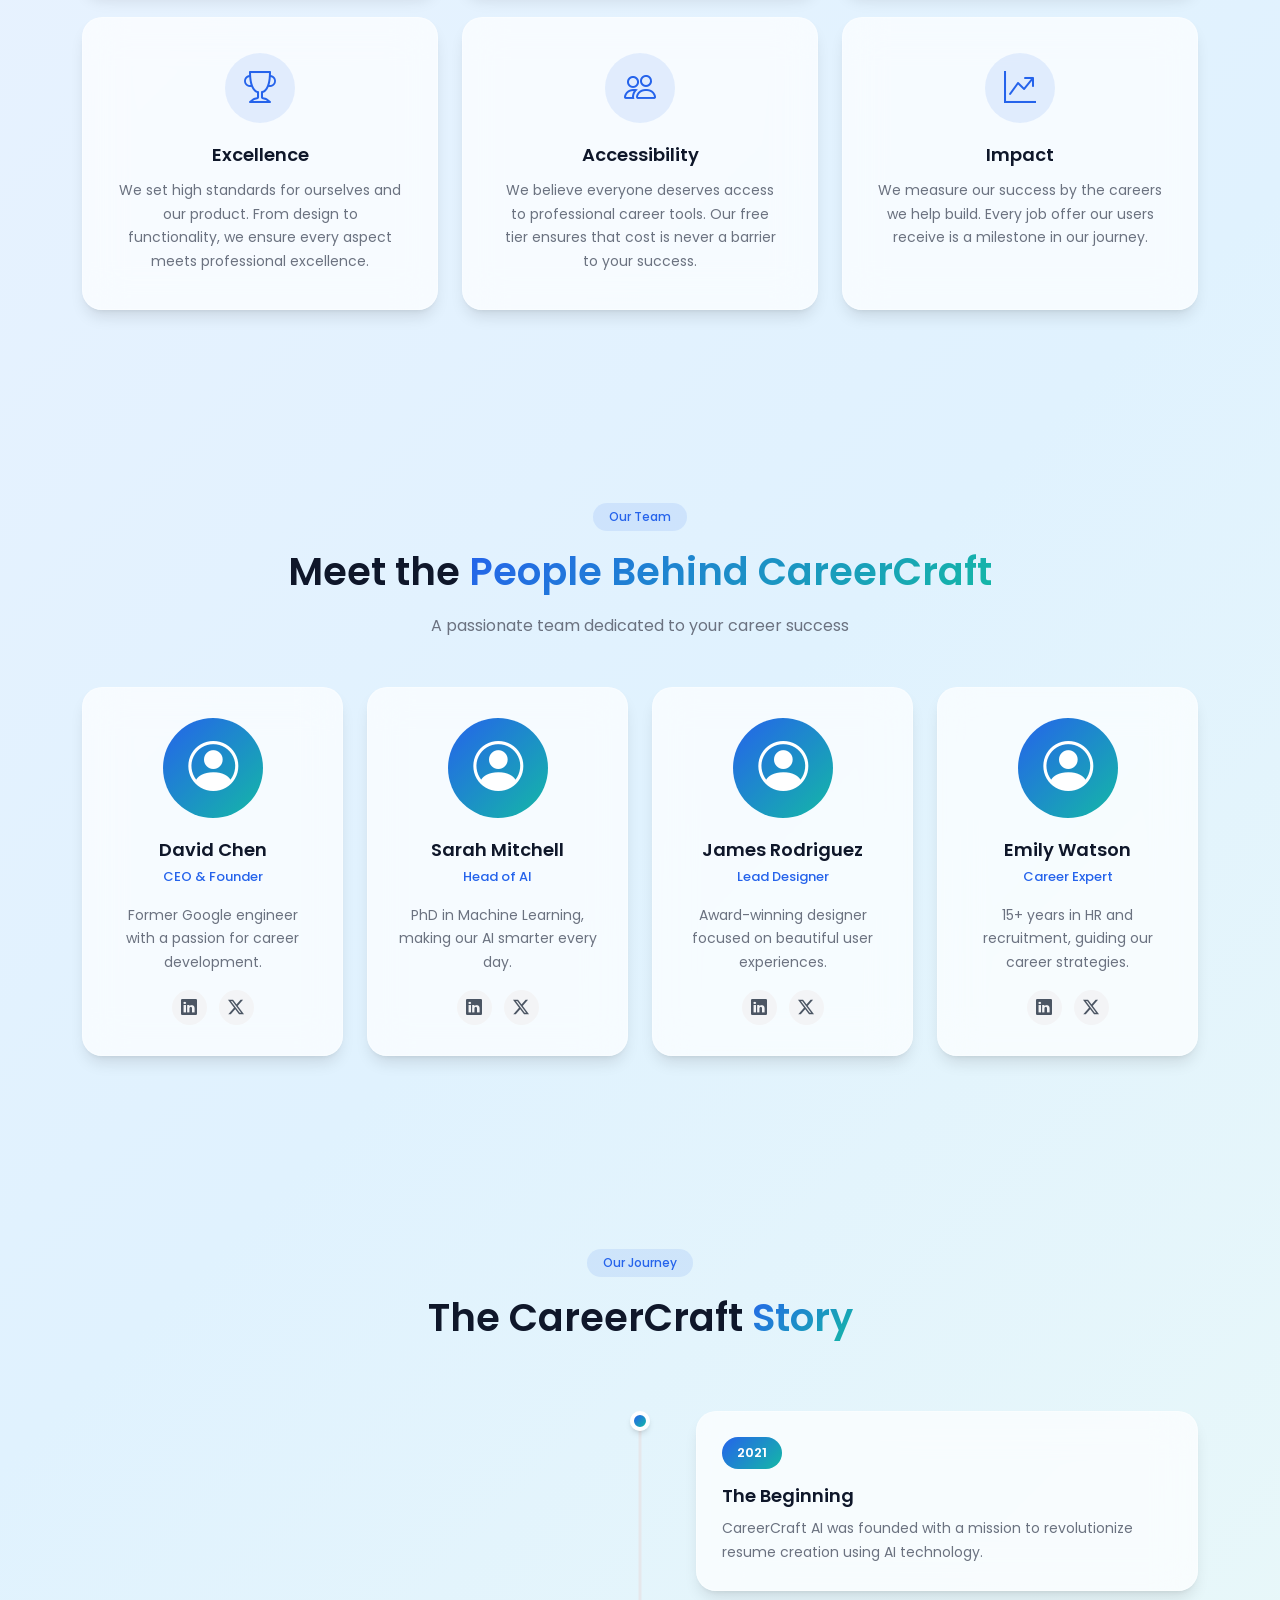
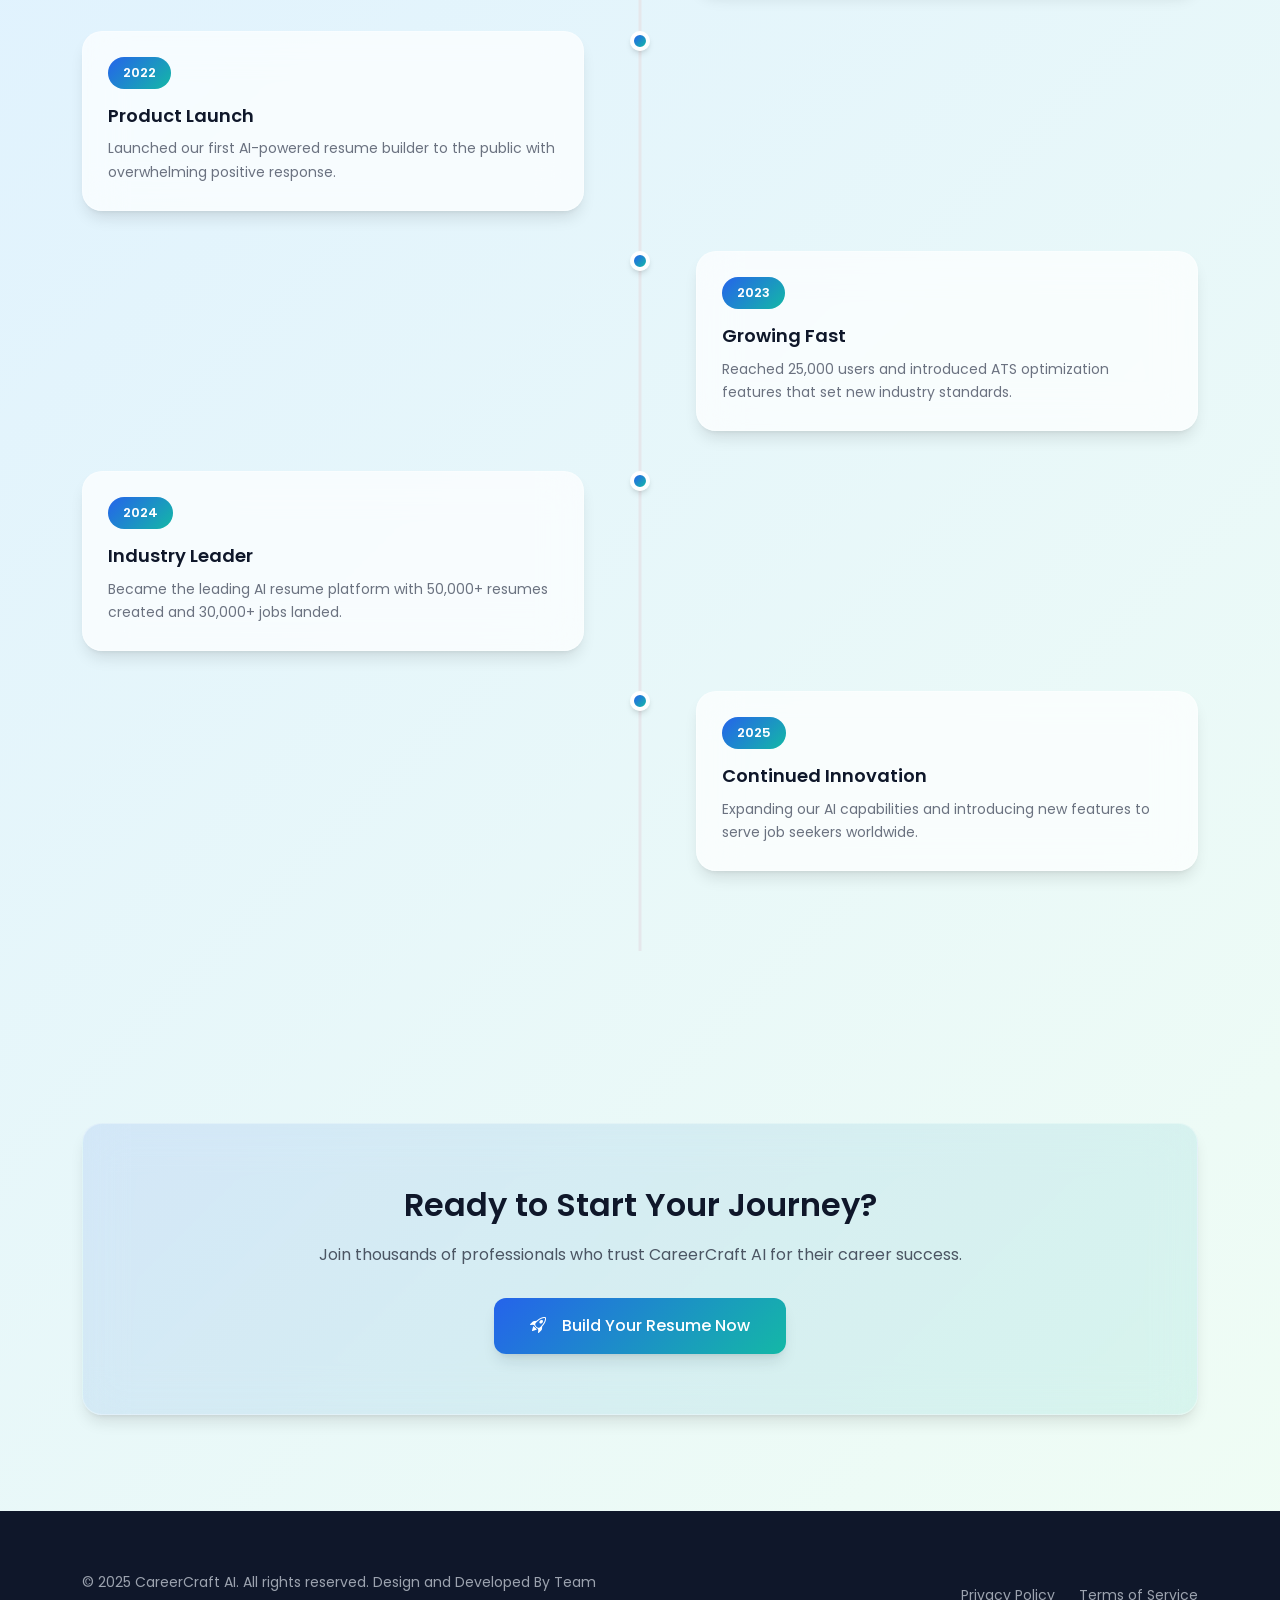
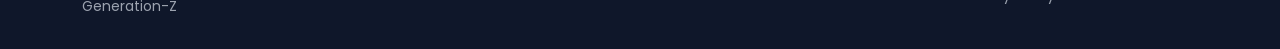
==== commit 72e2508b: "Fix frontend asset paths" ====
--- a/Frontend/about.html
+++ b/Frontend/about.html
@@ -7,7 +7,7 @@
     <link href="https://cdn.jsdelivr.net/npm/bootstrap@5.3.2/dist/css/bootstrap.min.css" rel="stylesheet">
     <link href="https://cdn.jsdelivr.net/npm/bootstrap-icons@1.11.1/font/bootstrap-icons.css" rel="stylesheet">
     <link href="https://fonts.googleapis.com/css2?family=Poppins:wght@300;400;500;600;700&display=swap" rel="stylesheet">
-    <link rel="stylesheet" href="../Frontend/css/styles.css">
+    <link rel="stylesheet" href="css/styles.css">
 </head>
 <body>
     <!-- Navigation -->
@@ -337,6 +337,6 @@
     </footer>
 
     <script src="https://cdn.jsdelivr.net/npm/bootstrap@5.3.2/dist/js/bootstrap.bundle.min.js"></script>
-    <script type="module" src="../Frontend/js/main.js"></script>
+    <script type="module" src="js/main.js"></script>
 </body>
 </html>
